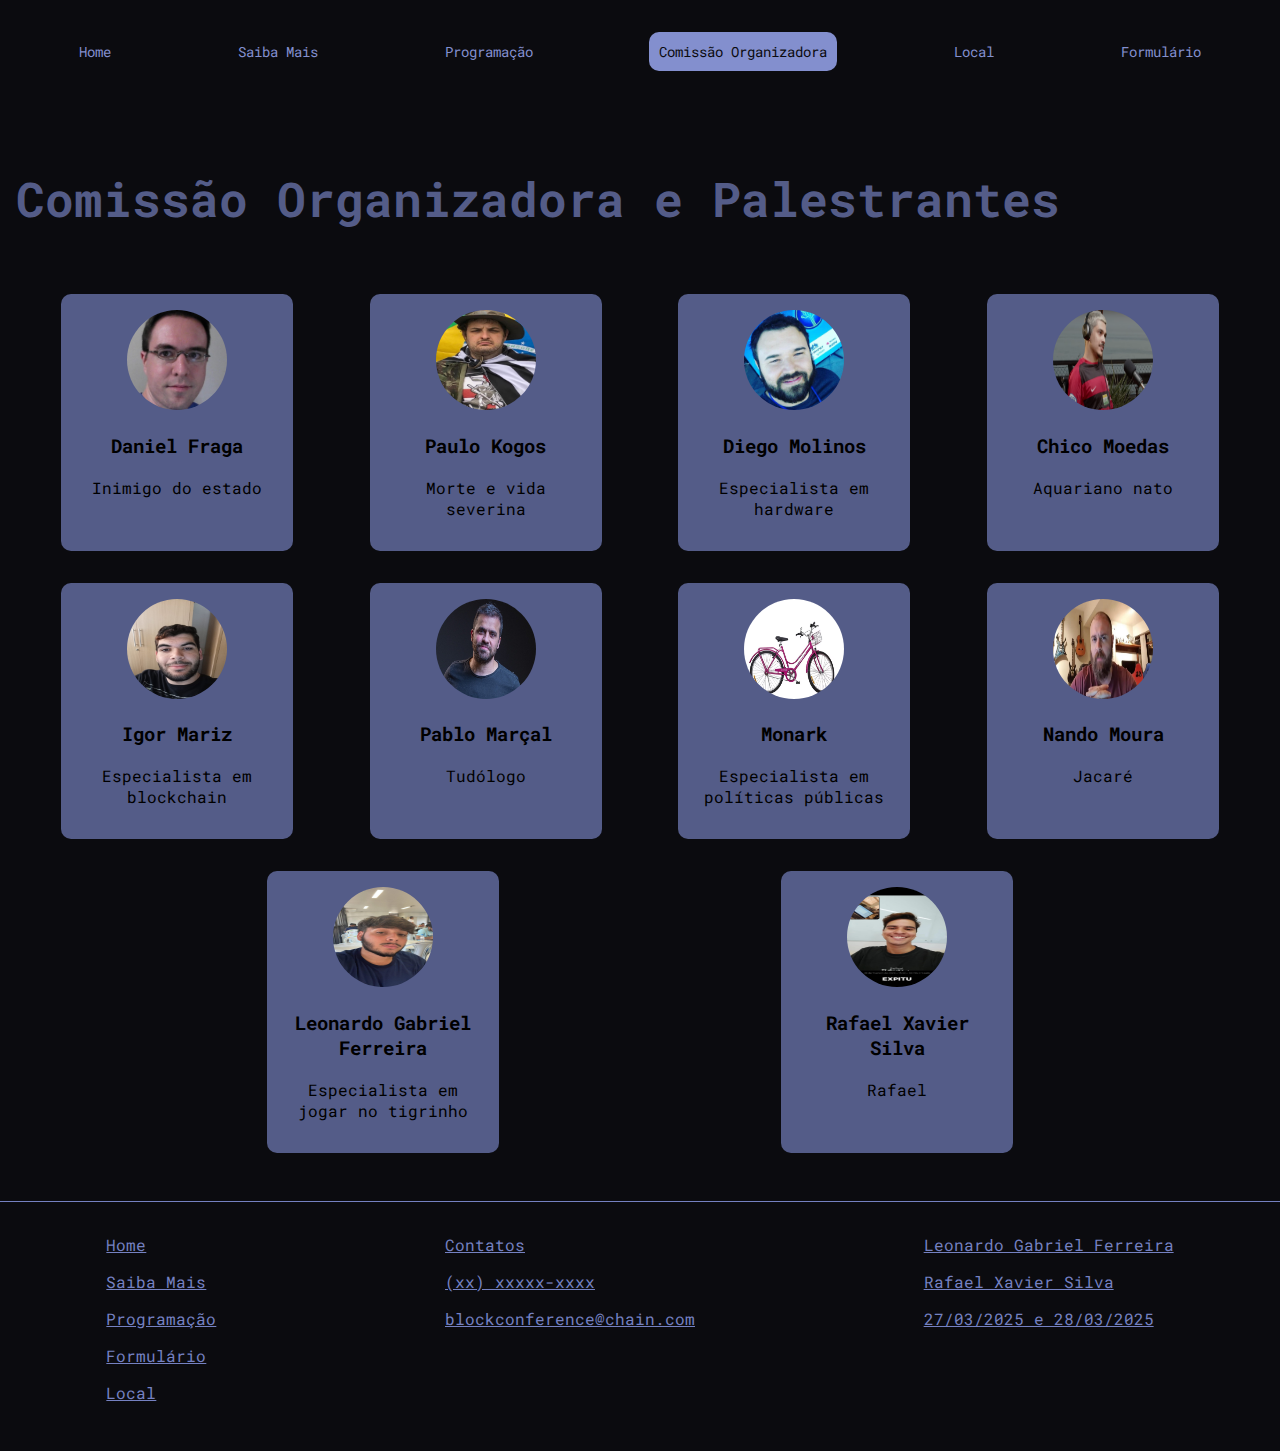
==== comissao.html @ 726d22a5 "first commit" ====
<!DOCTYPE html>
<html lang="pt-br">
<head>
    <meta charset="UTF-8">
    <meta name="viewport" content="width=device-width, initial-scale=1.0">
    <link rel="stylesheet" href="style.css">
    <link rel="icon" href="/img/ic_stx.png">
    <title>Coinference</title>
</head>
<body>
<div class="cabecalho">
    <header>
        <a href="/index.html">Home</a>
        <a href="/saibamais.html">Saiba Mais</a>
        <a href="/programacao.html">Programação</a>
        <a href="/comissao.html" id="pagAtual">Comissão Organizadora</a>
        <a href="/local.html">Local</a>
        <a href="/formulario.html">Formulário</a>
    </header>
</div>
<h1 id="comissaoPalestras">Comissão Organizadora e Palestrantes</h1>
<div class="comissao">
    <div class="integra">
        <img src="/img/unnamed.jpg" alt="Daniel Fraga">
        <h3>Daniel Fraga</h3>
        <p>Inimigo do estado</p>
    </div>
    <div class="integra">
        <img src="/img/pauloKogos.jpg" alt="">
        <h3>Paulo Kogos</h3>
        <p>Morte e vida severina</p>
    </div>
    <div class="integra">
        <img src="/img/Diego-Molinos.png" alt="">
        <h3>Diego Molinos</h3>
        <p>Especialista em hardware</p>
    </div>
    <div class="integra">
        <img src="/img/chico-moedas-youtube-reproducao.png" alt="">
        <h3>Chico Moedas</h3>
        <p>Aquariano nato</p>
    </div>
    <div class="integra">
        <img src="/img/igao.jpeg" alt="">
        <h3>Igor Mariz</h3>
        <p>Especialista em blockchain</p>
    </div>
    <div class="integra">
        <img src="/img/pablo-marcal-1651267150138_v2_4x3.jpg" alt="">
        <h3>Pablo Marçal</h3>
        <p>Tudólogo</p>
    </div>
    <div class="integra">
        <img src="/img/monark.png" alt="">
        <h3>Monark</h3>
        <p>Especialista em políticas públicas</p>
    </div>
    <div class="integra">
        <img src="/img/nandoMoura.jpg" alt="">
        <h3>Nando Moura</h3>
        <p>Jacaré</p>
    </div>
    <div class="integra">
        <img src="/img/leo.jpeg" alt="">
        <h3>Leonardo Gabriel Ferreira</h3>
        <p>Especialista em jogar no tigrinho</p>
    </div>
    <div class="integra">
        <img src="/img/rafael.jpeg" alt="">
        <h3>Rafael Xavier Silva</h3>
        <p>Rafael</p>
    </div>
</div>

<footer>
    <div class="navPagina">
        <a href="/index.html">Home</a>
        <a href="/saibamais.html">Saiba Mais</a>
        <a href="/programacao.html">Programação</a>
        <a href="/formulario.html">Formulário</a>
        <a href="/local.html">Local</a>
    </div>
    <div>
        <a href="#">Contatos</a>
        <a href="#">(xx) xxxxx-xxxx</a>
        <a href="#">blockconference@chain.com</a>
    </div>
    <div>
        <a href="#">Leonardo Gabriel Ferreira</a>
        <a href="#">Rafael Xavier Silva</a>
        <a href="">27/03/2025 e 28/03/2025</a>
    </div>
</footer>
</body>
</html>
---- style.css ----
@import url('https://fonts.googleapis.com/css2?family=Anta&display=swap');
@import url('https://fonts.googleapis.com/css2?family=Anta&family=Roboto+Mono:ital,wght@0,100..700;1,100..700&display=swap');

*{
  font-family: "Anta", sans-serif;
  font-family: "Roboto Mono", monospace;
  padding: 0;
}

body {
  background-color: #0B0B0F;
  font-family: "Paytone One", sans-serif;
  margin: 0;
}

#imgLogo {
  width: 100px;
  height: 40px;
  padding-left: 1rem;
}

.cabecalho{
  background-color: #0B0B0F;
  padding: 1rem;
}

header {
  display: flex;
  align-items: center;
  font-size: 0.9rem;
  justify-content: space-around;
  text-align: left;
  margin-bottom: 2rem;
}

#pagAtual {
  background-color: #838FCE;
  color: #0B0B0F;
}

header > a {
  margin-top: 1rem;
  text-decoration: none;
  padding: 10PX;
  color: #838FCE;
  border-radius: 10px;
  transition: all 2s;
}

header > a:hover {
  background-color: #838FCE;
  color: #0B0B0F;
  transition: all 2s;
}

.textoPrincipal {
  height: 450px;
  width: 100%;
  background-image: url("/img/image1.png");
  background-size: cover;
  display: flex;
  flex-direction: column;
  align-items: center;
}

#titulo {
  text-align: center;
  margin: 1rem;
  font-size: 6rem;
  color: white;
  font-weight: 700;
  font-family: "Anta", sans-serif;
  margin-top: 3rem;
}

#saibaMais {
  text-decoration: none;
  font-size: 2rem;
  background-color: white;
  text-align: center;
  padding: 1rem 3rem 1rem 3rem;
  border-radius: 20px;
  margin-top: 2rem;
  transition: all 2s;
}

#saibaMais:hover{
    background-color: #0B0B0F;
    color: #838FCE;
    transition: all 2s;
}

.textoApresenta{
    font-size: 2rem;
    letter-spacing: 1px;
    text-align: center;
    color: #7581C1;
    padding: 1rem;
    margin: 1rem 6rem 1rem 6rem;
}

footer{
  display: flex;
  justify-content: space-around;
  gap: 1rem;
  margin-bottom: 1rem;
  border-top: 1px solid #7581C1;
  margin-top: 2rem;
  padding-top: 2rem;
  padding-bottom: 2rem;
}

footer > div{
  display: flex;
  flex-direction: column;
  gap: 1rem;
}

footer > div > a{
  color: #7581C1;
  text-decoration: none;
  text-decoration: underline;
}


.descricaoPrincipal{
  color: #545c88;
  background-color: #0B0B0F;
}

.descricaoPrincipal > div > h1{
  font-size: 3rem;
  text-align: center;
  font-weight: 500;
}

.descricaoPrincipal div:nth-child(1){
  padding: 1rem 5rem 1rem 5rem;
  text-align: left;
}

.descricaoPrincipal div:nth-child(2){
  padding: 1rem 5rem 1rem 5rem;
  text-align: left;
}

.descricaoPrincipal div:nth-child(3){
  padding: 1rem 5rem 1rem 5rem;
}

.descricaoPrincipal div:nth-child(4){
  padding: 1rem 5rem 1rem 5rem;
}

.local{
  color: #545c88;
  padding: 1rem 5rem 1rem 5rem;
}

.local > h1{
  font-size: 2rem;
}

.localImagem{
  display: flex;
  gap: 2rem;
}

.localImagem > address{
  color: #545c88;
  width: 40%;
  padding: 3rem;
}
.localImagem > iframe{
  color: #545c88;
  width: 60%;
  padding: 3rem;
}

.descricao{
  color: #545c88;
}

.card{
  display: flex;
  margin: 2rem;
}

.card > div{
  padding: 2rem;
}

.tabelaProgramacao{
  color: rgb(220, 208, 243);
  padding: 2rem;
  border-radius: 40px;
}

table {
  width: 100%;
  border-collapse: collapse;
}
th, td {
  border: 1px solid #545c88;
  padding: 5px;
}
th {
  text-align: center;
}

fieldset{
  display: flex;
  flex-direction: column;
  color: whitesmoke;
  justify-content: center;
  align-items: center;
  margin: 2rem 8rem 2rem 8rem;
}

.info{
  text-align: left;
}

.tipoPessoa{
  display: flex;
  flex-direction: column;
  text-align: left;
}

button:hover {
  background-color: #333;
}

.envia{
  margin-top: 1rem;
}

#envia{
  margin-top: 1rem;
}

.feedback{
  margin-bottom: 1rem;
}

#tituloForm{
  color: #545c88;
  margin-left: 8rem;
  text-align: center;
}

#enviaForm{
  padding: 1rem 4rem;
  margin: 1rem 0rem;
  background-color: #545c88;
  color: white;
  border: none;
  border-radius: 10px;
  transition: all 2s;
}

#enviaForm:hover{
  background-color: white;
  color: #545c88;
  transition: all 2s;
}

.palestrante{
  text-align: center;
  color: #545c88;
}


.obrigado{
  display: flex;
  flex-direction: column;
  align-items: center;
  width: 100%;
  padding: 1rem;
  color: white;
}

.obrigado > p{
  padding: 0rem 4rem 0rem 4rem;
  text-align: left;
}

.obrigado > a{
  padding: 1rem 4rem;
  margin: 1rem 6rem 1rem 6rem;
  background-color: #545c88;
  text-decoration: none;
  color: white;
  border-radius: 10px;
  transition: all 2s;
}

.obrigado > a:hover{
  background-color: white;
  color: #545c88;
}

th{
  font-size: 1.5rem;
  padding: 1rem;
}


.comissao{
  display: flex;
  flex-wrap: wrap;
  justify-content: space-evenly;
}

.integra{
  text-align: center;
  background-color: #545c88;
  padding: 1rem;
  border-radius: 10px;
  width: 200px;
  margin: 1rem;
}

.integra > img{
  width: 100px;
  height: 100px;
  border-radius: 50px;
}

#comissaoPalestras{
  color: #545c88;
  padding: 1rem;
  font-size: 3rem;
}

@media (max-width: 960px) {
  header {
    display: flex;
    flex-direction: column;
    gap: 1rem;
    margin-bottom: 0px;
  }
  .textoPrincipal {
    background-image: none;
    height: 350px;
    width: 100%;
    text-align: center;
    align-items: center;
    justify-content: center;
  }

  #titulo {
    font-size: 32px;
    max-width: 80vw;
    text-align: center;
  }

  footer {
    display: flex;
    flex-direction: column;
  }

  .textoApresenta {
    font-size: 16px;
    margin: 1rem 4rem 1rem 4rem;
    text-align: left;
    padding: 1rem;
    margin: 1rem;
    padding: 0;
  }

  #saibaMais {
    font-size: 20px;
    margin: 0;
    max-width: max-content;
  }
  footer{
    margin: 1rem;
  }
  footer > div{
    border-bottom: #545c88 1px solid;
    padding-bottom: 1rem;
  }
  .descricaoPrincipal{
    display: flex;
    flex-direction: column;
    align-items: center;
    margin-left: 1rem;
    text-wrap: wrap;
  }
  .descricaoPrincipal div:nth-child(1){
    padding: 1rem 1rem 1rem 1rem;
  }
  
  .descricaoPrincipal div:nth-child(2){
    padding: 1rem 1rem 1rem 1rem;
  }
  
  .descricaoPrincipal div:nth-child(3){
    padding: 1rem 1rem 1rem 1rem;
    text-align: left;
  }
  
  .descricaoPrincipal div:nth-child(4){
    padding: 1rem 1rem 1rem 1rem;
    text-align: left;
  }
  
  .descricaoPrincipal > div > h1 {
    font-size: 2rem;
    padding: 0;
    margin: 0;
  }

  .descricaoPrincipal > div{
    padding: 0px;
    margin: 0px;
    max-width: 100vw;
  }
  tr, td{
    font-size: 10px;
    margin: 0px;
    padding: 0;
  }
  table{
    margin: 0;
    padding: 0;
  }

  .palestrante{
    display: none;
  }

  #tituloProgramacao{
    font-size: 2rem;
  }
  .descricao{
    display: flex;
    flex-direction: column;
    padding: 0;
    margin: 0;
  }
  .descricaoPrincipal > div{
    padding: 0 0 0 0;
    margin: 0;
    text-align: center;
    width: 100%;
  }
  .card{
    display: flex;
    flex-direction: column;
    padding: 0;
    margin: 0;
  }
  .card > img{
    display: none;
  }
  .local{
    padding: 0;
    margin: 0;
    text-align: center;
  }
  .localImagem > address{
    display: none;
  }

  fieldset{
    display: flex;
    flex-direction: column;
    margin: 0.9rem;
    align-items: center;
    padding: 0.5rem;
  }

  #tituloForm{
    text-align: center;
    margin: 0;
  }

  fieldset > div > div{
    display: flex;
    flex-direction: column;
    padding: 0;
    margin: 0;
  
  }
  .dadosPessoa{
    display: flex;
    flex-direction: column;
  }
  .info{
    display: flex;
    flex-wrap: wrap;
    align-items: flex-start;
    flex-direction: column;
  }
  .obrigado{
    flex-wrap: wrap; 
    padding: 0px;
    font-size: 16px;
    margin-bottom: 3rem;
  }
  th{
    font-size: 15px;
    padding: 3px;
  }
  table{
    margin-left: -10px;
  }
  .obrigado > h1{
    text-align: center;
    margin: 0rem 1rem 0rem 1rem;
  }
  .obrigado > a{
    font-size: small;
    padding: 1rem;
  }
}
@media (max-width: 360px){
  fieldset{
    display: flex;
    flex-direction: column;
    margin: 0rem;
    align-items: center;
    padding: 0rem;
  }

  #comissaoPalestras{
    font-size: 2rem;
  }
}
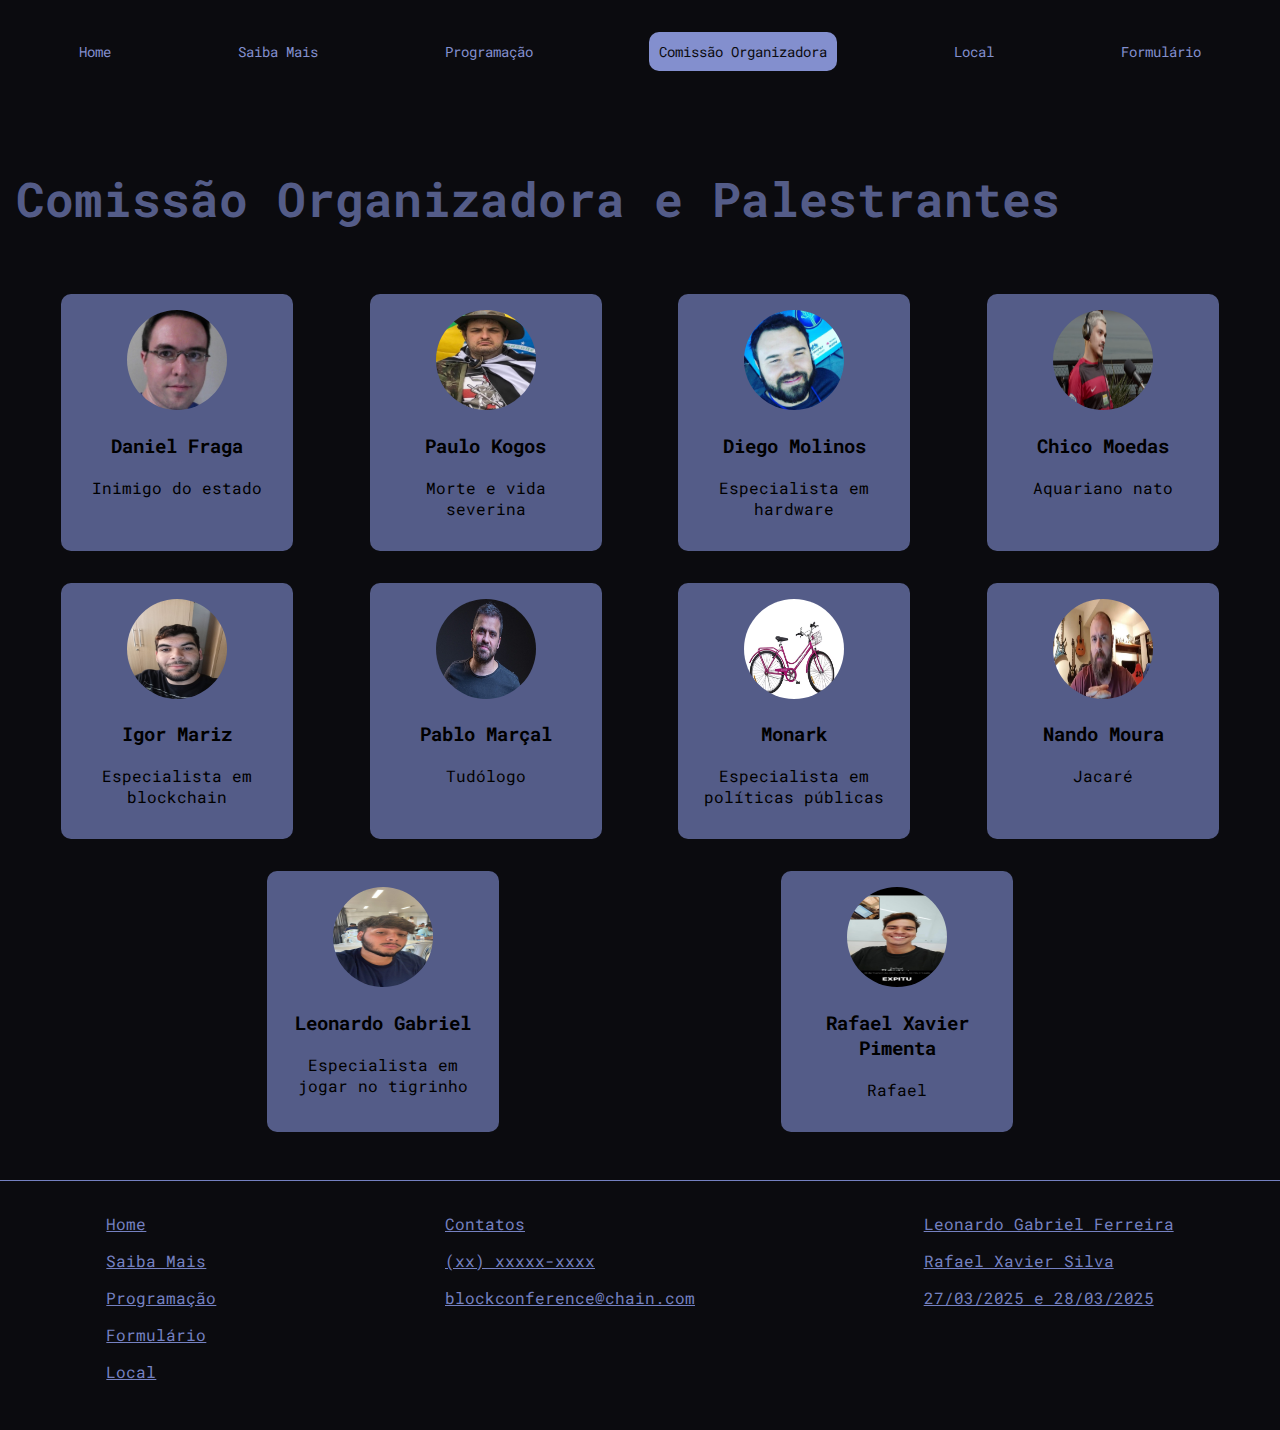
==== commit fe47d196: "Update comissao.html" ====
--- a/comissao.html
+++ b/comissao.html
@@ -4,81 +4,81 @@
     <meta charset="UTF-8">
     <meta name="viewport" content="width=device-width, initial-scale=1.0">
     <link rel="stylesheet" href="style.css">
-    <link rel="icon" href="/img/ic_stx.png">
+    <link rel="icon" href="img/ic_stx.png">
     <title>Coinference</title>
 </head>
 <body>
 <div class="cabecalho">
     <header>
-        <a href="/index.html">Home</a>
-        <a href="/saibamais.html">Saiba Mais</a>
-        <a href="/programacao.html">Programação</a>
-        <a href="/comissao.html" id="pagAtual">Comissão Organizadora</a>
-        <a href="/local.html">Local</a>
-        <a href="/formulario.html">Formulário</a>
+        <a href="index.html">Home</a>
+        <a href="saibamais.html">Saiba Mais</a>
+        <a href="programacao.html">Programação</a>
+        <a href="comissao.html" id="pagAtual">Comissão Organizadora</a>
+        <a href="local.html">Local</a>
+        <a href="formulario.html">Formulário</a>
     </header>
 </div>
 <h1 id="comissaoPalestras">Comissão Organizadora e Palestrantes</h1>
 <div class="comissao">
     <div class="integra">
-        <img src="/img/unnamed.jpg" alt="Daniel Fraga">
+        <img src="img/unnamed.jpg" alt="Daniel Fraga">
         <h3>Daniel Fraga</h3>
         <p>Inimigo do estado</p>
     </div>
     <div class="integra">
-        <img src="/img/pauloKogos.jpg" alt="">
+        <img src="img/pauloKogos.jpg" alt="">
         <h3>Paulo Kogos</h3>
         <p>Morte e vida severina</p>
     </div>
     <div class="integra">
-        <img src="/img/Diego-Molinos.png" alt="">
+        <img src="img/Diego-Molinos.png" alt="">
         <h3>Diego Molinos</h3>
         <p>Especialista em hardware</p>
     </div>
     <div class="integra">
-        <img src="/img/chico-moedas-youtube-reproducao.png" alt="">
+        <img src="img/chico-moedas-youtube-reproducao.png" alt="">
         <h3>Chico Moedas</h3>
         <p>Aquariano nato</p>
     </div>
     <div class="integra">
-        <img src="/img/igao.jpeg" alt="">
+        <img src="img/igao.jpeg" alt="">
         <h3>Igor Mariz</h3>
         <p>Especialista em blockchain</p>
     </div>
     <div class="integra">
-        <img src="/img/pablo-marcal-1651267150138_v2_4x3.jpg" alt="">
+        <img src="img/pablo-marcal-1651267150138_v2_4x3.jpg" alt="">
         <h3>Pablo Marçal</h3>
         <p>Tudólogo</p>
     </div>
     <div class="integra">
-        <img src="/img/monark.png" alt="">
+        <img src="img/monark.png" alt="">
         <h3>Monark</h3>
         <p>Especialista em políticas públicas</p>
     </div>
     <div class="integra">
-        <img src="/img/nandoMoura.jpg" alt="">
+        <img src="img/nandoMoura.jpg" alt="">
         <h3>Nando Moura</h3>
         <p>Jacaré</p>
     </div>
     <div class="integra">
-        <img src="/img/leo.jpeg" alt="">
-        <h3>Leonardo Gabriel Ferreira</h3>
+        <img src="img/leo.jpeg" alt="">
+        <h3>Leonardo Gabriel</h3>
         <p>Especialista em jogar no tigrinho</p>
     </div>
     <div class="integra">
-        <img src="/img/rafael.jpeg" alt="">
-        <h3>Rafael Xavier Silva</h3>
+        <img src="img/rafael.jpeg" alt="">
+        <h3>Rafael Xavier Pimenta</h3>
         <p>Rafael</p>
     </div>
 </div>
 
 <footer>
     <div class="navPagina">
-        <a href="/index.html">Home</a>
-        <a href="/saibamais.html">Saiba Mais</a>
-        <a href="/programacao.html">Programação</a>
-        <a href="/formulario.html">Formulário</a>
-        <a href="/local.html">Local</a>
+        <a href="index.html">Home</a>
+        <a href="saibamais.html">Saiba Mais</a>
+        <a href="programacao.html">Programação</a>
+        <a href="formulario.html">Formulário</a>
+        <a href="local.html">Local</a>
     </div>
     <div>
         <a href="#">Contatos</a>
--- a/style.css
+++ b/style.css
@@ -56,7 +56,7 @@
 .textoPrincipal {
   height: 450px;
   width: 100%;
-  background-image: url("/img/image1.png");
+  background-image: url("img/image1.png");
   background-size: cover;
   display: flex;
   flex-direction: column;
@@ -528,4 +528,4 @@
   #comissaoPalestras{
     font-size: 2rem;
   }
-} +} 
